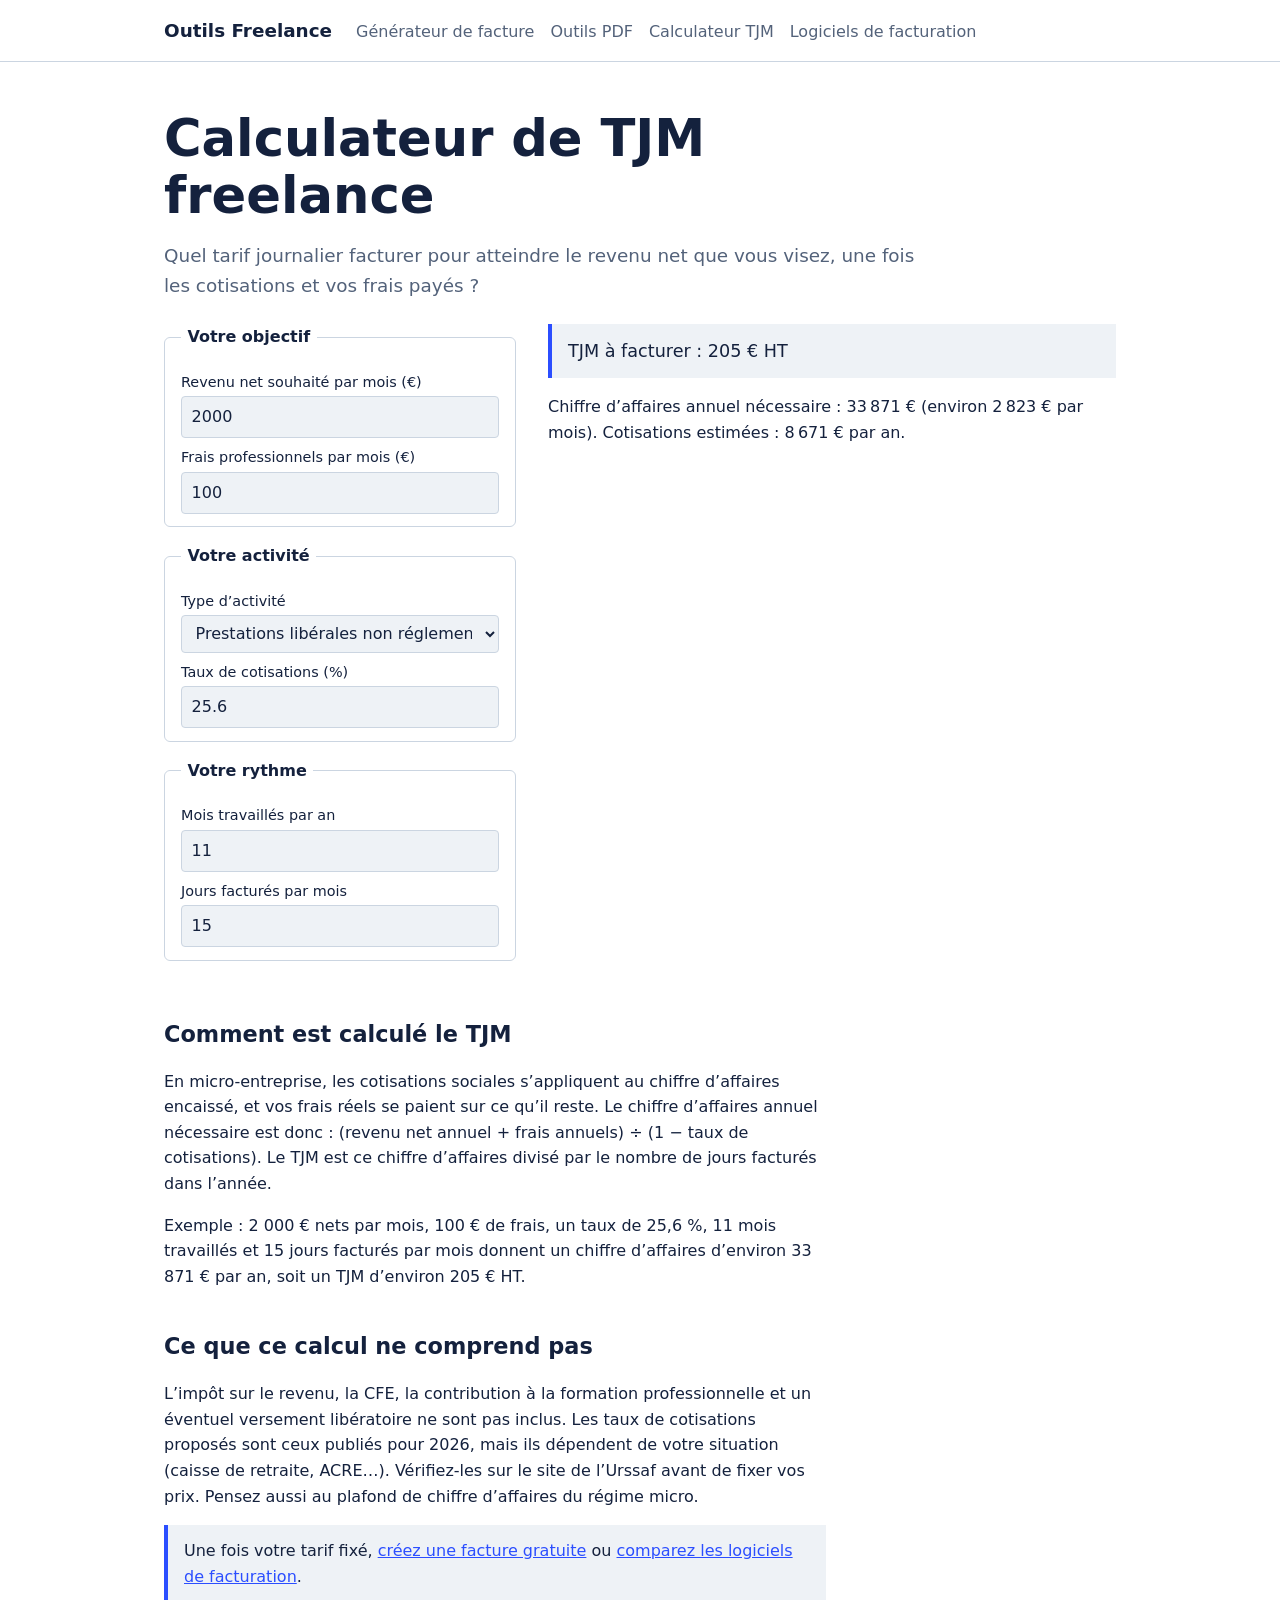
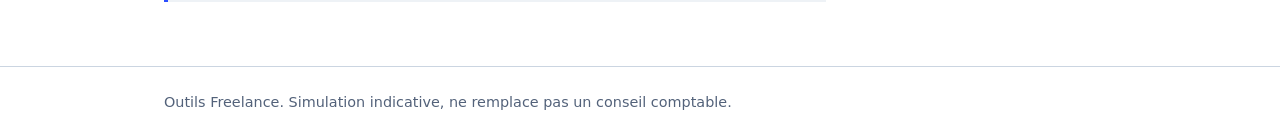
==== calculateur-tjm.html @ b598b95a "Add files via upload" ====
<!doctype html>
<html lang="fr">
<head>
<meta charset="utf-8">
<meta name="viewport" content="width=device-width, initial-scale=1">
<title>Calculateur de TJM freelance : quel tarif journalier pour un auto-entrepreneur ?</title>
<meta name="description" content="Calculez le tarif journalier (TJM) à facturer pour atteindre le revenu net que vous visez en micro-entreprise. Gratuit, sans inscription.">
<link rel="stylesheet" href="style.css">
</head>
<body>
<header class="site"><div class="wrap">
  <a href="index.html"><strong>Outils Freelance</strong></a>
  <nav><a href="facture.html">Générateur de facture</a><a href="outils-pdf.html">Outils PDF</a><a href="calculateur-tjm.html">Calculateur TJM</a><a href="comparatif-facturation.html">Logiciels de facturation</a></nav>
</div></header>

<main class="wrap">
  <h1>Calculateur de TJM freelance</h1>
  <p class="lead">Quel tarif journalier facturer pour atteindre le revenu net que vous visez, une fois les cotisations et vos frais payés ?</p>

  <div class="tool">
    <form onsubmit="return false" id="f">
      <fieldset><legend>Votre objectif</legend>
        <label for="net">Revenu net souhaité par mois (€)</label><input id="net" type="number" min="0" step="any" value="2000">
        <label for="frais">Frais professionnels par mois (€)</label><input id="frais" type="number" min="0" step="any" value="100">
      </fieldset>
      <fieldset><legend>Votre activité</legend>
        <label for="act">Type d’activité</label>
        <select id="act">
          <option value="25.6">Prestations libérales non réglementées (conseil, développement, graphisme…)</option>
          <option value="21.2">Prestations commerciales ou artisanales (BIC)</option>
          <option value="23.2">Professions libérales affiliées à la Cipav</option>
          <option value="">Autre : saisir un taux</option>
        </select>
        <label for="taux">Taux de cotisations (%)</label><input id="taux" type="number" min="0" max="60" step="any" value="25.6">
      </fieldset>
      <fieldset><legend>Votre rythme</legend>
        <label for="mois">Mois travaillés par an</label><input id="mois" type="number" min="1" max="12" step="any" value="11">
        <label for="jours">Jours facturés par mois</label><input id="jours" type="number" min="1" max="31" step="any" value="15">
      </fieldset>
    </form>

    <section aria-live="polite">
      <div class="note" id="res" style="font-size:1.1rem"></div>
      <p id="detail"></p>
    </section>
  </div>

  <h2>Comment est calculé le TJM</h2>
  <p>En micro-entreprise, les cotisations sociales s’appliquent au chiffre d’affaires encaissé, et vos frais réels se paient sur ce qu’il reste. Le chiffre d’affaires annuel nécessaire est donc : (revenu net annuel + frais annuels) ÷ (1 − taux de cotisations). Le TJM est ce chiffre d’affaires divisé par le nombre de jours facturés dans l’année.</p>
  <p>Exemple : 2 000 € nets par mois, 100 € de frais, un taux de 25,6 %, 11 mois travaillés et 15 jours facturés par mois donnent un chiffre d’affaires d’environ 33 871 € par an, soit un TJM d’environ 205 € HT.</p>

  <h2>Ce que ce calcul ne comprend pas</h2>
  <p>L’impôt sur le revenu, la CFE, la contribution à la formation professionnelle et un éventuel versement libératoire ne sont pas inclus. Les taux de cotisations proposés sont ceux publiés pour 2026, mais ils dépendent de votre situation (caisse de retraite, ACRE…). Vérifiez-les sur le site de l’Urssaf avant de fixer vos prix. Pensez aussi au plafond de chiffre d’affaires du régime micro.</p>
  <p class="note">Une fois votre tarif fixé, <a href="facture.html">créez une facture gratuite</a> ou <a href="comparatif-facturation.html">comparez les logiciels de facturation</a>.</p>
</main>

<footer class="site"><div class="wrap">Outils Freelance. Simulation indicative, ne remplace pas un conseil comptable.</div></footer>

<script>
const $ = id => document.getElementById(id);
const eur = (n, d = 0) => n.toLocaleString("fr-FR", { style: "currency", currency: "EUR", maximumFractionDigits: d, minimumFractionDigits: d });
function calc() {
  const net = parseFloat($("net").value), frais = parseFloat($("frais").value) || 0,
        t = parseFloat($("taux").value), m = parseFloat($("mois").value), j = parseFloat($("jours").value);
  if ([net, t, m, j].some(v => isNaN(v)) || net < 0 || t < 0 || t >= 100 || m <= 0 || j <= 0) {
    $("res").textContent = "Renseignez tous les champs avec des valeurs valides."; $("detail").textContent = ""; return;
  }
  const ca = (net * 12 + frais * 12) / (1 - t / 100);
  const tjm = ca / (m * j);
  $("res").textContent = "TJM à facturer : " + eur(tjm) + " HT";
  $("detail").textContent = "Chiffre d’affaires annuel nécessaire : " + eur(ca) + " (environ " + eur(ca / 12) + " par mois). Cotisations estimées : " + eur(ca * t / 100) + " par an.";
}
$("act").addEventListener("change", e => { if (e.target.value) $("taux").value = e.target.value; calc(); });
$("f").addEventListener("input", calc);
calc();
</script>
</body>
</html>
---- style.css ----
:root{
  --ink:#14213d;--paper:#fff;--field:#eef2f6;--line:#cbd5e1;--accent:#2b4eff;--muted:#53627a;
  --font:system-ui,-apple-system,"Segoe UI",Roboto,sans-serif;
}
@media (prefers-color-scheme:dark){
  :root{--ink:#e8edf6;--paper:#0f1729;--field:#18233b;--line:#2c3a57;--accent:#7f95ff;--muted:#9aa9c4}
}
*{box-sizing:border-box}
body{margin:0;font:1rem/1.6 var(--font);color:var(--ink);background:var(--paper)}
a{color:var(--accent)}
:focus-visible{outline:3px solid var(--accent);outline-offset:2px}
.wrap{max-width:62rem;margin:0 auto;padding:0 1.25rem}
header.site{border-bottom:1px solid var(--line);padding:1rem 0}
header.site .wrap{display:flex;gap:1.5rem;align-items:baseline;flex-wrap:wrap}
header.site strong{font-size:1.15rem}
header.site a{text-decoration:none;color:var(--ink)}
header.site nav a{color:var(--muted);margin-right:1rem}
h1{font-size:clamp(2rem,5vw,3.2rem);line-height:1.1;margin:3rem 0 1rem;max-width:20ch}
h2{font-size:1.4rem;margin:2.5rem 0 .75rem}
p{max-width:65ch}
.lead{font-size:1.15rem;color:var(--muted)}
.btn{display:inline-block;background:var(--accent);color:#fff;border:0;border-radius:6px;padding:.7rem 1.2rem;font:inherit;font-weight:600;cursor:pointer;text-decoration:none}
.btn.alt{background:var(--field);color:var(--ink)}
footer.site{border-top:1px solid var(--line);margin-top:4rem;padding:1.5rem 0;color:var(--muted);font-size:.9rem}
.note{border-left:4px solid var(--accent);background:var(--field);padding:.8rem 1rem;max-width:65ch}

/* outil facture */
.tool{display:grid;gap:2rem;grid-template-columns:minmax(0,1fr);margin-top:1.5rem}
@media (min-width:60rem){.tool{grid-template-columns:minmax(0,22rem) minmax(0,1fr)}}
form fieldset{border:1px solid var(--line);border-radius:6px;margin:0 0 1rem;padding:.8rem 1rem}
form legend{font-weight:600;padding:0 .4rem}
label{display:block;font-size:.9rem;margin:.5rem 0 .15rem}
input,select,textarea{width:100%;font:inherit;color:var(--ink);background:var(--field);border:1px solid var(--line);border-radius:4px;padding:.45rem .6rem}
.row{display:grid;grid-template-columns:1fr 4rem 5.5rem;gap:.4rem;margin-bottom:.4rem}
.check{display:flex;gap:.5rem;align-items:center}
.check input{width:auto}
#facture{background:#fff;color:#111;border:1px solid var(--line);padding:2rem;min-height:30rem;font-size:.95rem}
#facture h3{margin:0 0 1rem;font-size:1.5rem}
#facture .cols{display:flex;justify-content:space-between;gap:1rem;flex-wrap:wrap;margin-bottom:1.5rem}
#facture table{width:100%;border-collapse:collapse;margin:1rem 0}
#facture th,#facture td{border-bottom:1px solid #ccc;padding:.4rem;text-align:left}
#facture td.n,#facture th.n{text-align:right}
#facture .tot{margin-left:auto;width:min(18rem,100%)}
#facture .tot div{display:flex;justify-content:space-between;padding:.2rem 0}
#facture .tot .ttc{font-weight:700;border-top:2px solid #111;margin-top:.3rem;padding-top:.4rem}
#facture small{display:block;color:#444;margin-top:1rem;white-space:pre-line}
@media print{
  body *{visibility:hidden}
  #facture,#facture *{visibility:visible}
  #facture{position:absolute;inset:0;border:0;padding:0}
}
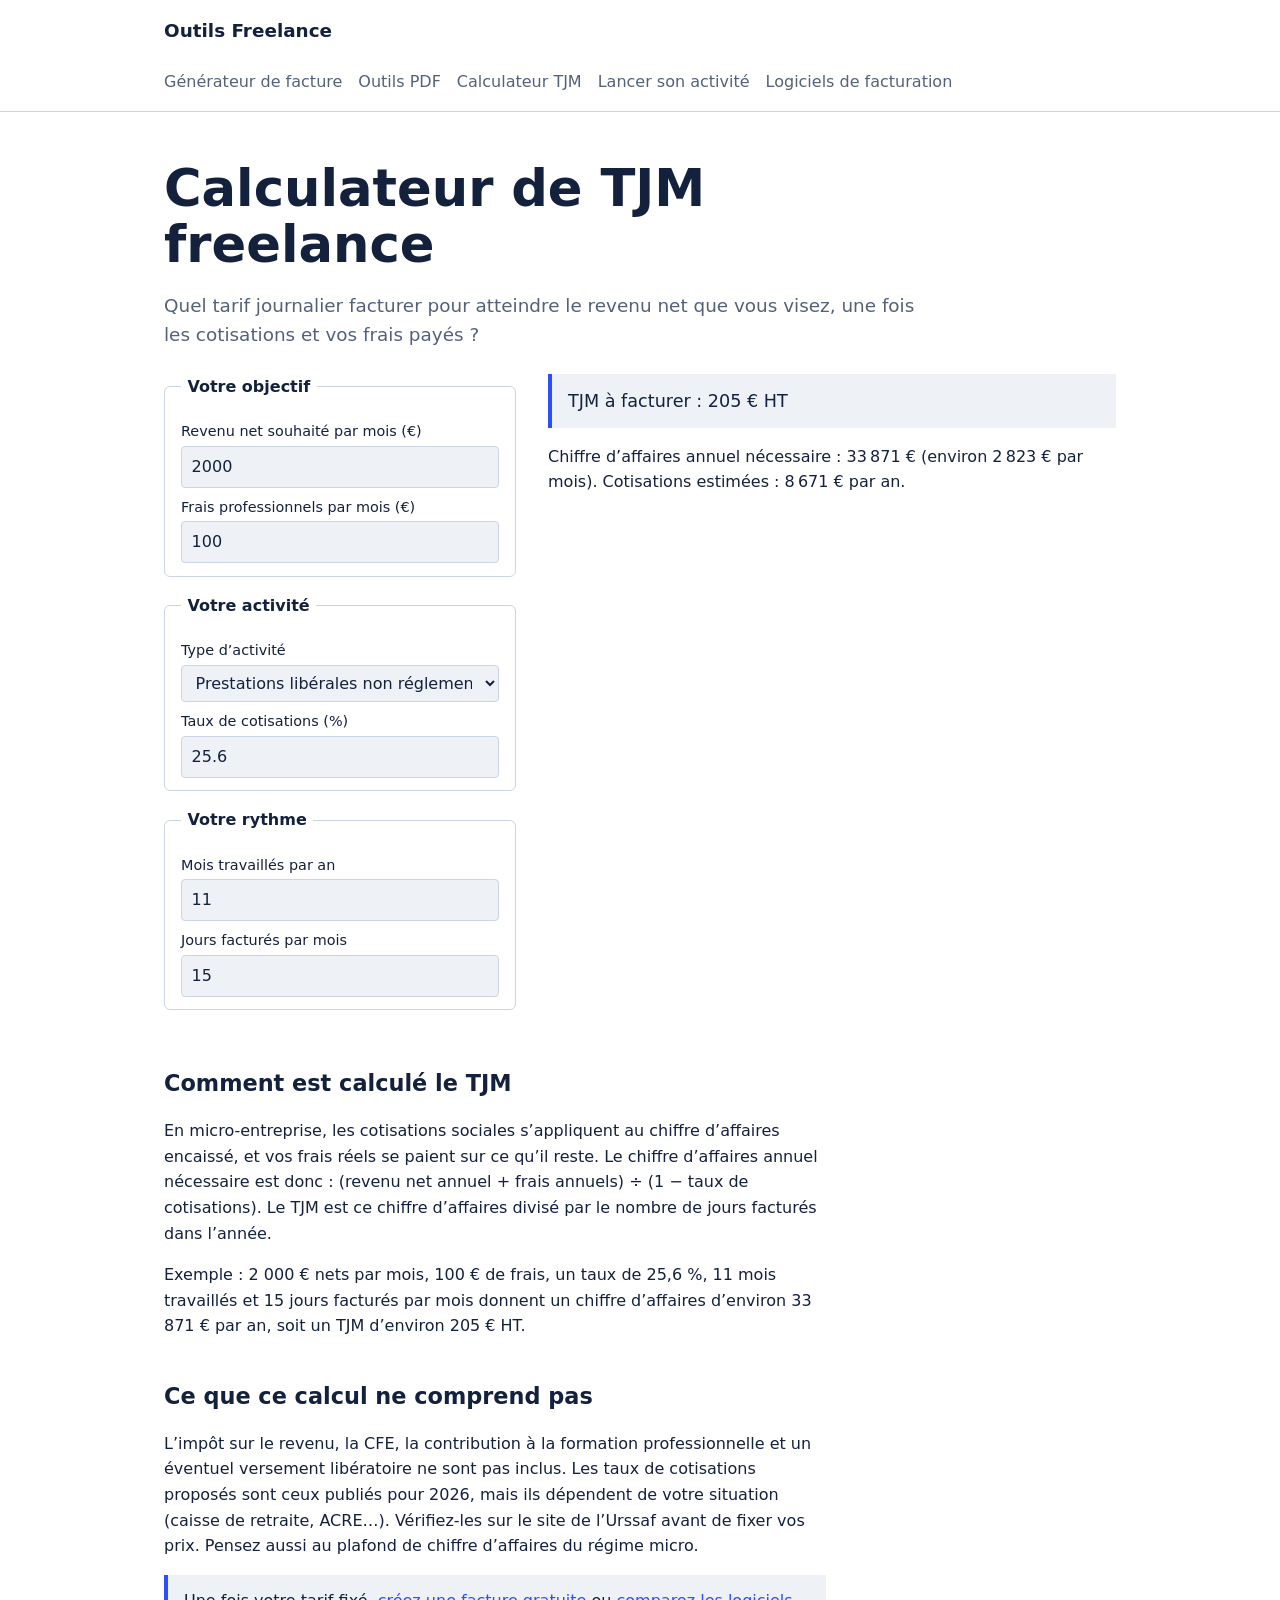
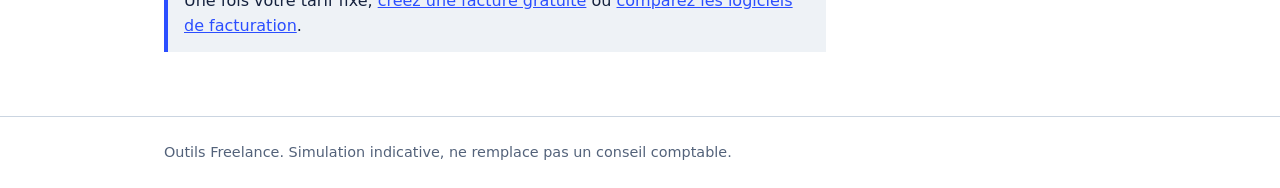
==== commit fb214eed: "Add files via upload" ====
--- a/calculateur-tjm.html
+++ b/calculateur-tjm.html
@@ -10,7 +10,7 @@
 <body>
 <header class="site"><div class="wrap">
   <a href="index.html"><strong>Outils Freelance</strong></a>
-  <nav><a href="facture.html">Générateur de facture</a><a href="outils-pdf.html">Outils PDF</a><a href="calculateur-tjm.html">Calculateur TJM</a><a href="comparatif-facturation.html">Logiciels de facturation</a></nav>
+  <nav><a href="facture.html">Générateur de facture</a><a href="outils-pdf.html">Outils PDF</a><a href="calculateur-tjm.html">Calculateur TJM</a><a href="lancer-activite-freelance.html">Lancer son activité</a><a href="comparatif-facturation.html">Logiciels de facturation</a></nav>
 </div></header>
 
 <main class="wrap">
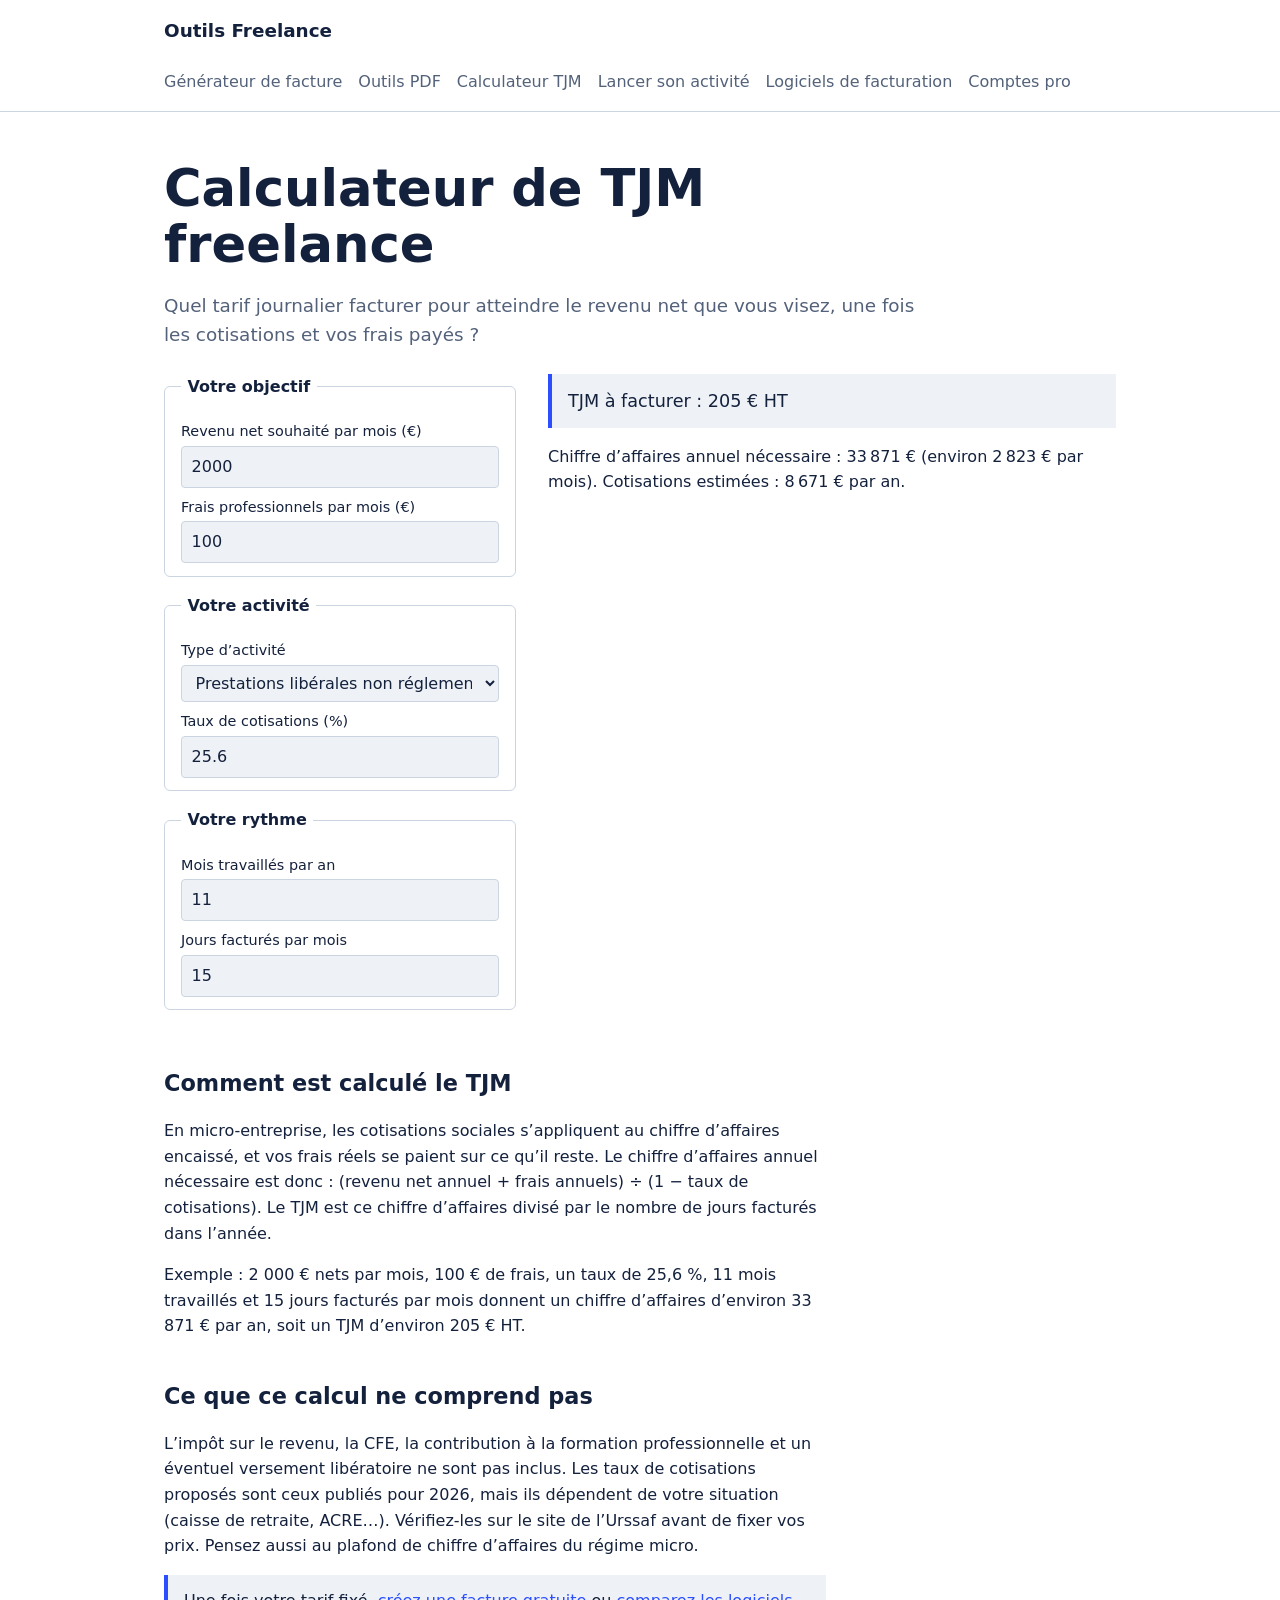
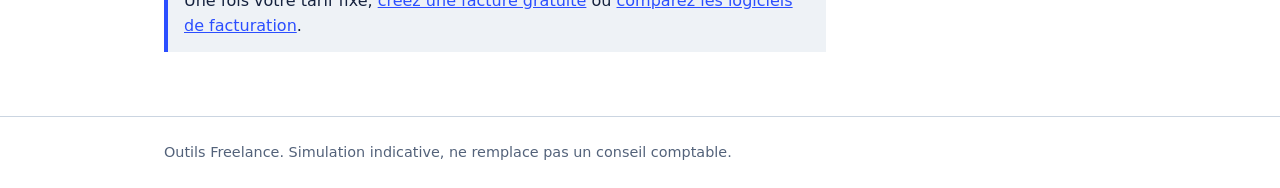
==== commit ec202ce0: "Add files via upload" ====
--- a/calculateur-tjm.html
+++ b/calculateur-tjm.html
@@ -10,7 +10,7 @@
 <body>
 <header class="site"><div class="wrap">
   <a href="index.html"><strong>Outils Freelance</strong></a>
-  <nav><a href="facture.html">Générateur de facture</a><a href="outils-pdf.html">Outils PDF</a><a href="calculateur-tjm.html">Calculateur TJM</a><a href="lancer-activite-freelance.html">Lancer son activité</a><a href="comparatif-facturation.html">Logiciels de facturation</a></nav>
+  <nav><a href="facture.html">Générateur de facture</a><a href="outils-pdf.html">Outils PDF</a><a href="calculateur-tjm.html">Calculateur TJM</a><a href="lancer-activite-freelance.html">Lancer son activité</a><a href="comparatif-facturation.html">Logiciels de facturation</a><a href="comparatif-comptes-pro.html">Comptes pro</a></nav>
 </div></header>
 
 <main class="wrap">
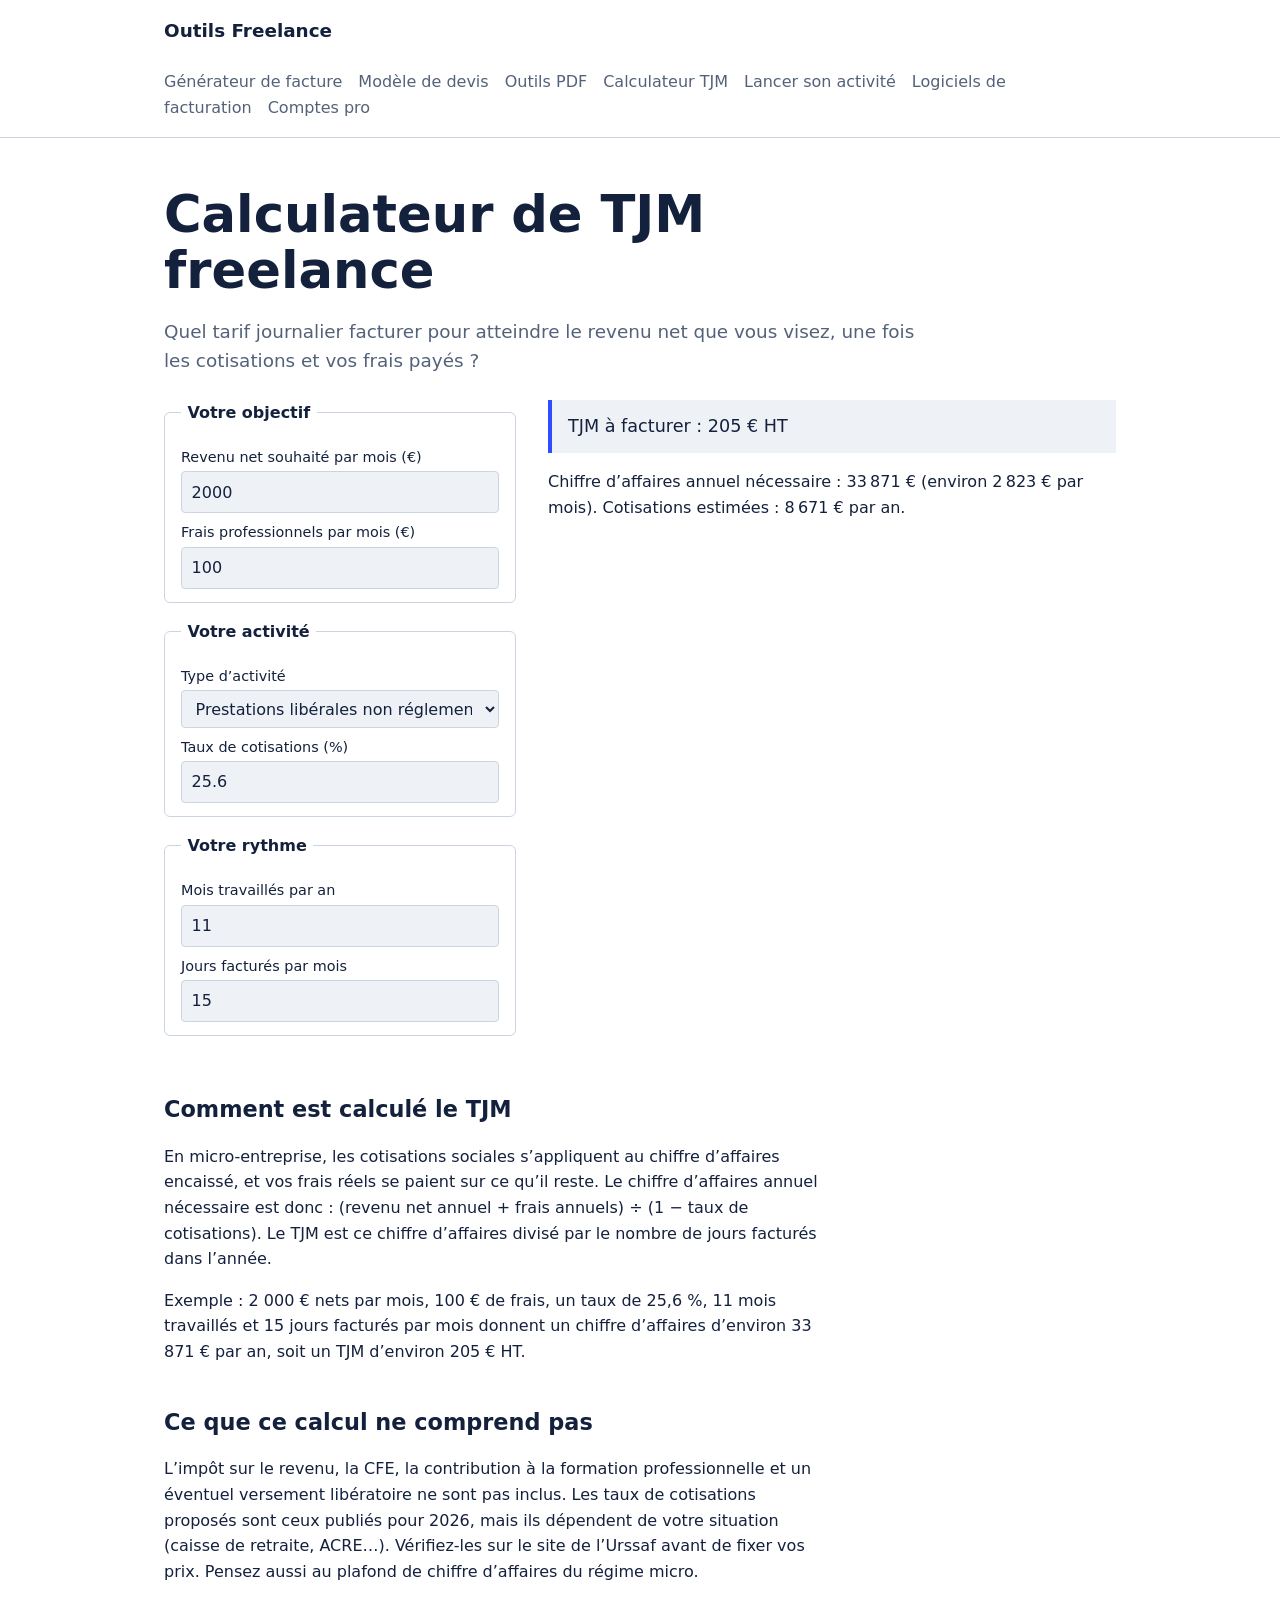
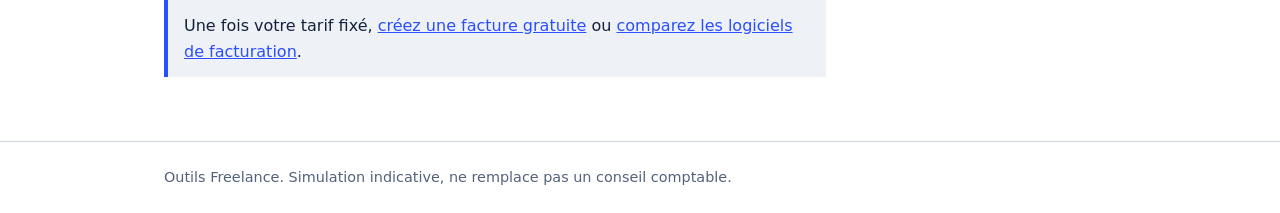
==== commit 47688275: "Add files via upload" ====
--- a/calculateur-tjm.html
+++ b/calculateur-tjm.html
@@ -10,7 +10,7 @@
 <body>
 <header class="site"><div class="wrap">
   <a href="index.html"><strong>Outils Freelance</strong></a>
-  <nav><a href="facture.html">Générateur de facture</a><a href="outils-pdf.html">Outils PDF</a><a href="calculateur-tjm.html">Calculateur TJM</a><a href="lancer-activite-freelance.html">Lancer son activité</a><a href="comparatif-facturation.html">Logiciels de facturation</a><a href="comparatif-comptes-pro.html">Comptes pro</a></nav>
+  <nav><a href="facture.html">Générateur de facture</a><a href="modele-devis.html">Modèle de devis</a><a href="outils-pdf.html">Outils PDF</a><a href="calculateur-tjm.html">Calculateur TJM</a><a href="lancer-activite-freelance.html">Lancer son activité</a><a href="comparatif-facturation.html">Logiciels de facturation</a><a href="comparatif-comptes-pro.html">Comptes pro</a></nav>
 </div></header>
 
 <main class="wrap">
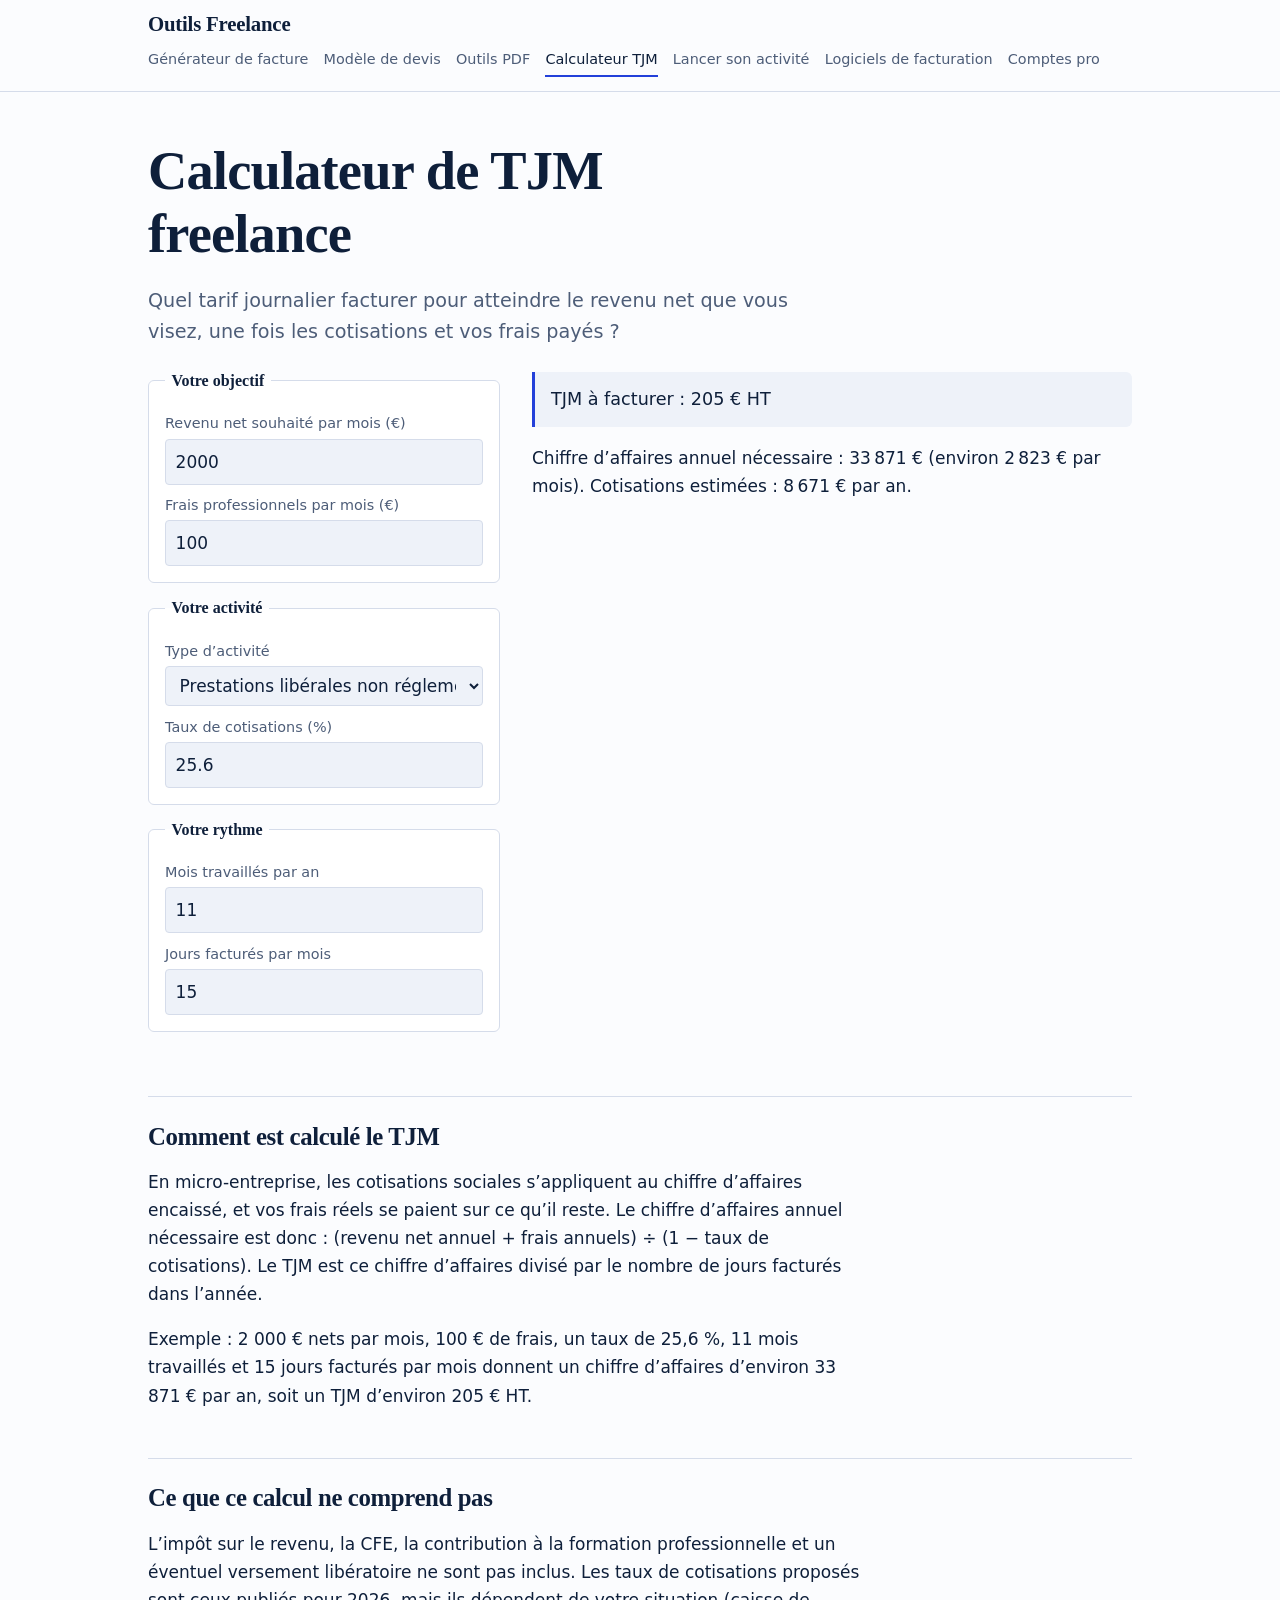
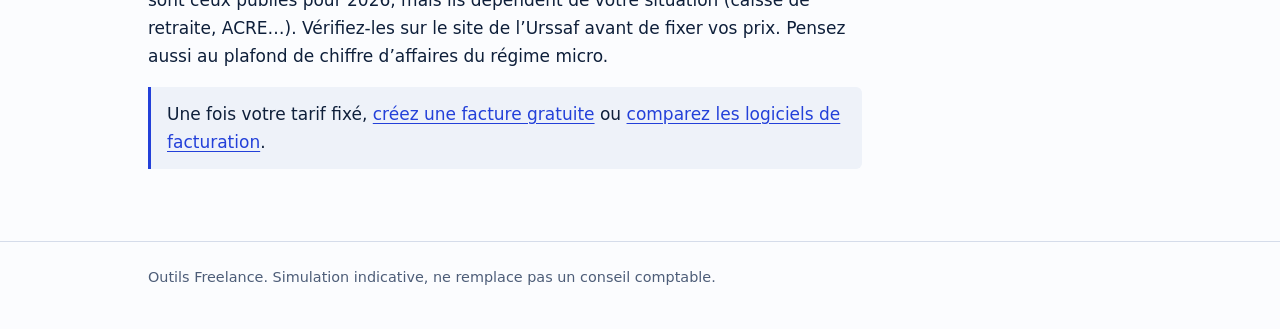
==== commit 6d62cedf: "Add files via upload" ====
--- a/calculateur-tjm.html
+++ b/calculateur-tjm.html
@@ -6,10 +6,19 @@
 <title>Calculateur de TJM freelance : quel tarif journalier pour un auto-entrepreneur ?</title>
 <meta name="description" content="Calculez le tarif journalier (TJM) à facturer pour atteindre le revenu net que vous visez en micro-entreprise. Gratuit, sans inscription.">
 <link rel="stylesheet" href="style.css">
+<link rel="canonical" href="https://goldenmenu-free.github.io/outils-freelance/calculateur-tjm.html">
+<meta name="theme-color" content="#2340d9">
+<link rel="icon" href="data:image/svg+xml,%3Csvg xmlns=%22http://www.w3.org/2000/svg%22 viewBox=%220 0 100 100%22%3E%3Crect width=%22100%22 height=%22100%22 rx=%2218%22 fill=%22%232340d9%22/%3E%3Ctext x=%2250%22 y=%2272%22 font-size=%2268%22 font-family=%22Georgia,serif%22 font-weight=%22700%22 text-anchor=%22middle%22 fill=%22white%22%3EF%3C/text%3E%3C/svg%3E">
+<meta property="og:type" content="website">
+<meta property="og:locale" content="fr_FR">
+<meta property="og:site_name" content="Outils Freelance">
+<meta property="og:url" content="https://goldenmenu-free.github.io/outils-freelance/calculateur-tjm.html">
+<meta property="og:title" content="Calculateur de TJM freelance : quel tarif journalier pour un auto-entrepreneur ?">
+<meta property="og:description" content="Calculez le tarif journalier (TJM) à facturer pour atteindre le revenu net que vous visez en micro-entreprise. Gratuit, sans inscription.">
 </head>
 <body>
 <header class="site"><div class="wrap">
-  <a href="index.html"><strong>Outils Freelance</strong></a>
+  <a href="index.html">Outils Freelance</a>
   <nav><a href="facture.html">Générateur de facture</a><a href="modele-devis.html">Modèle de devis</a><a href="outils-pdf.html">Outils PDF</a><a href="calculateur-tjm.html">Calculateur TJM</a><a href="lancer-activite-freelance.html">Lancer son activité</a><a href="comparatif-facturation.html">Logiciels de facturation</a><a href="comparatif-comptes-pro.html">Comptes pro</a></nav>
 </div></header>
 
@@ -74,5 +83,6 @@
 $("f").addEventListener("input", calc);
 calc();
 </script>
+<script>document.querySelectorAll("header.site nav a").forEach(function(a){if(a.getAttribute("href")===(location.pathname.split("/").pop()||"index.html"))a.setAttribute("aria-current","page")})</script>
 </body>
 </html>
--- a/style.css
+++ b/style.css
@@ -1,41 +1,75 @@
 :root{
-  --ink:#14213d;--paper:#fff;--field:#eef2f6;--line:#cbd5e1;--accent:#2b4eff;--muted:#53627a;
-  --font:system-ui,-apple-system,"Segoe UI",Roboto,sans-serif;
+  --bg:#fbfcfe;--paper:#fff;--ink:#0e1f3a;--muted:#4d5d78;--line:#d5dcea;--field:#eef2f9;--accent:#2340d9;
+  --serif:ui-serif,"Iowan Old Style","Palatino Linotype",Palatino,Georgia,serif;
+  --sans:system-ui,-apple-system,"Segoe UI",Roboto,sans-serif;
 }
 @media (prefers-color-scheme:dark){
-  :root{--ink:#e8edf6;--paper:#0f1729;--field:#18233b;--line:#2c3a57;--accent:#7f95ff;--muted:#9aa9c4}
+  :root{--bg:#0b1324;--paper:#101a31;--ink:#e9eef8;--muted:#9fb0cc;--line:#25345a;--field:#15203b;--accent:#8da2ff}
 }
 *{box-sizing:border-box}
-body{margin:0;font:1rem/1.6 var(--font);color:var(--ink);background:var(--paper)}
-a{color:var(--accent)}
+html{scroll-padding-top:5rem}
+body{margin:0;font:1.0625rem/1.65 var(--sans);color:var(--ink);background:var(--bg);-webkit-font-smoothing:antialiased}
+a{color:var(--accent);text-underline-offset:.2em}
 :focus-visible{outline:3px solid var(--accent);outline-offset:2px}
-.wrap{max-width:62rem;margin:0 auto;padding:0 1.25rem}
-header.site{border-bottom:1px solid var(--line);padding:1rem 0}
-header.site .wrap{display:flex;gap:1.5rem;align-items:baseline;flex-wrap:wrap}
-header.site strong{font-size:1.15rem}
-header.site a{text-decoration:none;color:var(--ink)}
-header.site nav a{color:var(--muted);margin-right:1rem}
-h1{font-size:clamp(2rem,5vw,3.2rem);line-height:1.1;margin:3rem 0 1rem;max-width:20ch}
-h2{font-size:1.4rem;margin:2.5rem 0 .75rem}
-p{max-width:65ch}
-.lead{font-size:1.15rem;color:var(--muted)}
-.btn{display:inline-block;background:var(--accent);color:#fff;border:0;border-radius:6px;padding:.7rem 1.2rem;font:inherit;font-weight:600;cursor:pointer;text-decoration:none}
-.btn.alt{background:var(--field);color:var(--ink)}
-footer.site{border-top:1px solid var(--line);margin-top:4rem;padding:1.5rem 0;color:var(--muted);font-size:.9rem}
-.note{border-left:4px solid var(--accent);background:var(--field);padding:.8rem 1rem;max-width:65ch}
+.wrap{max-width:64rem;margin:0 auto;padding:0 1.25rem}
 
-/* outil facture */
+header.site{border-bottom:1px solid var(--line);background:var(--bg);padding:.9rem 0}
+header.site .wrap{display:flex;gap:.6rem 2rem;align-items:baseline;flex-wrap:wrap}
+header.site a{text-decoration:none}
+header.site .wrap>a{font:700 1.3rem/1 var(--serif);color:var(--ink);letter-spacing:-.01em}
+header.site nav{display:flex;gap:.2rem .95rem;flex-wrap:wrap;font-size:.9rem}
+header.site nav a{color:var(--muted);padding:.2rem 0;border-bottom:2px solid transparent}
+header.site nav a:hover{color:var(--ink)}
+header.site nav a[aria-current]{color:var(--ink);border-bottom-color:var(--accent)}
+@media (min-width:56rem){header.site{position:sticky;top:0;z-index:5}}
+
+h1,h2,h3{font-family:var(--serif);letter-spacing:-.015em;line-height:1.15}
+h1{font-size:clamp(2.1rem,5.5vw,3.4rem);font-weight:700;margin:3rem 0 1rem;max-width:19ch}
+main h2{font-size:1.55rem;margin:3rem 0 .75rem;padding-top:1.6rem;border-top:1px solid var(--line)}
+p{max-width:66ch}
+.lead{font-size:1.2rem;color:var(--muted);max-width:56ch}
+
+.btn{display:inline-block;background:var(--accent);color:#fff;border:1px solid var(--accent);border-radius:6px;padding:.7rem 1.25rem;font:inherit;font-weight:600;cursor:pointer;text-decoration:none}
+.btn:hover{filter:brightness(1.12)}
+.btn.alt{background:transparent;color:var(--ink);border-color:var(--ink)}
+.btn.alt:hover{background:var(--field);filter:none}
+@media (prefers-color-scheme:dark){.btn{color:#0b1324}}
+
+.note{border-left:3px solid var(--accent);background:var(--field);padding:.8rem 1rem;max-width:66ch;border-radius:0 6px 6px 0}
+
+footer.site{border-top:1px solid var(--line);margin-top:4.5rem;padding:1.5rem 0 2.5rem;color:var(--muted);font-size:.9rem}
+
+/* accueil */
+.hero{display:grid;gap:2rem;align-items:center;padding-bottom:1rem}
+@media (min-width:52rem){.hero{grid-template-columns:minmax(0,1fr) 19rem;gap:3rem}}
+.slip{position:relative;background:var(--paper);border:1px solid var(--line);padding:1.5rem 1.4rem 1.2rem;font-size:.9rem;transform:rotate(1.4deg);box-shadow:0 14px 26px -16px rgba(14,31,58,.35)}
+.slip::before{content:"";position:absolute;left:0;right:0;top:-1px;height:7px;background:radial-gradient(circle at 7px 0,var(--bg) 3.5px,transparent 4px) 0 0/14px 7px repeat-x}
+.slip b{font:700 1.1rem var(--serif)}
+.slip .l{display:flex;justify-content:space-between;gap:1rem;border-bottom:1px dashed var(--line);padding:.35rem 0}
+.slip .t{font-weight:700;border-bottom:0;border-top:2px solid var(--ink);margin-top:.4rem;padding-top:.5rem}
+.slip .ok{display:inline-block;margin-top:.9rem;border:2px solid var(--accent);color:var(--accent);font-weight:700;padding:.1rem .6rem;transform:rotate(-4deg);border-radius:3px}
+.ledger{list-style:none;margin:0 0 1rem;padding:0;border-top:1px solid var(--ink)}
+.ledger li{border-bottom:1px solid var(--line)}
+.ledger a{display:grid;gap:.1rem 2rem;padding:1.05rem .5rem;text-decoration:none;color:var(--ink)}
+@media (min-width:46rem){.ledger a{grid-template-columns:15rem 1fr;align-items:baseline}}
+.ledger strong{font:700 1.2rem var(--serif)}
+.ledger span{color:var(--muted)}
+.ledger a:hover{background:var(--field)}
+.ledger a:hover strong{color:var(--accent)}
+
+/* outils */
 .tool{display:grid;gap:2rem;grid-template-columns:minmax(0,1fr);margin-top:1.5rem}
 @media (min-width:60rem){.tool{grid-template-columns:minmax(0,22rem) minmax(0,1fr)}}
-form fieldset{border:1px solid var(--line);border-radius:6px;margin:0 0 1rem;padding:.8rem 1rem}
-form legend{font-weight:600;padding:0 .4rem}
-label{display:block;font-size:.9rem;margin:.5rem 0 .15rem}
-input,select,textarea{width:100%;font:inherit;color:var(--ink);background:var(--field);border:1px solid var(--line);border-radius:4px;padding:.45rem .6rem}
+form fieldset{border:1px solid var(--line);background:var(--paper);border-radius:6px;margin:0 0 1rem;padding:.8rem 1rem 1rem}
+form legend{font:700 1rem var(--serif);padding:0 .4rem}
+label{display:block;font-size:.9rem;color:var(--muted);margin:.6rem 0 .15rem}
+input,select,textarea{width:100%;font:inherit;color:var(--ink);background:var(--field);border:1px solid var(--line);border-radius:4px;padding:.5rem .6rem}
+input:focus,select:focus,textarea:focus{border-color:var(--accent)}
 .row{display:grid;grid-template-columns:1fr 4rem 5.5rem;gap:.4rem;margin-bottom:.4rem}
 .check{display:flex;gap:.5rem;align-items:center}
 .check input{width:auto}
-#facture{background:#fff;color:#111;border:1px solid var(--line);padding:2rem;min-height:30rem;font-size:.95rem}
-#facture h3{margin:0 0 1rem;font-size:1.5rem}
+#facture{background:#fff;color:#111;border:1px solid var(--line);padding:2rem;min-height:30rem;font-size:.95rem;box-shadow:0 14px 26px -18px rgba(14,31,58,.4)}
+#facture h3{margin:0 0 1rem;font-size:1.5rem;color:#111}
 #facture .cols{display:flex;justify-content:space-between;gap:1rem;flex-wrap:wrap;margin-bottom:1.5rem}
 #facture table{width:100%;border-collapse:collapse;margin:1rem 0}
 #facture th,#facture td{border-bottom:1px solid #ccc;padding:.4rem;text-align:left}
@@ -47,5 +81,5 @@
 @media print{
   body *{visibility:hidden}
   #facture,#facture *{visibility:visible}
-  #facture{position:absolute;inset:0;border:0;padding:0}
+  #facture{position:absolute;inset:0;border:0;padding:0;box-shadow:none}
 }
